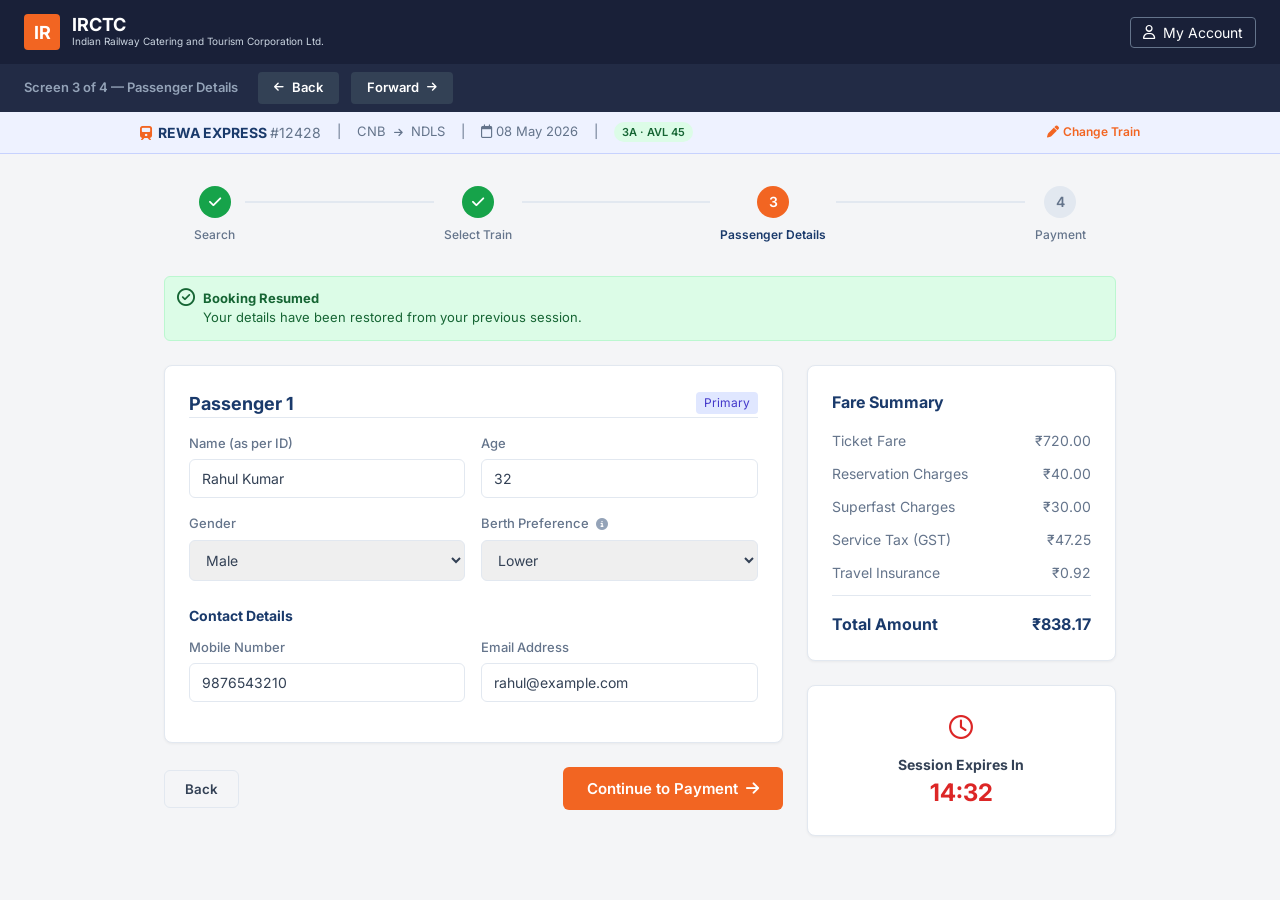
==== passenger-details.html @ 3b5e56a3 "Add files via upload" ====
<!DOCTYPE html>
<html lang="en">
<head>
    <meta charset="UTF-8">
    <meta name="viewport" content="width=device-width, initial-scale=1.0">
    <title>Passenger Details - IRCTC</title>
    <link rel="stylesheet" href="style.css">
    <link rel="stylesheet" href="https://cdnjs.cloudflare.com/ajax/libs/font-awesome/6.4.0/css/all.min.css">
</head>
<body>
    <header>
        <div class="logo-area"><div class="logo-icon">IR</div><div class="logo-text"><h1>IRCTC</h1><p>Indian Railway Catering and Tourism Corporation Ltd.</p></div></div>
        <div class="header-actions"><button class="btn-account"><i class="fa-regular fa-user"></i> My Account</button></div>
    </header>

    <div class="prototype-bar">
        <span>Screen 3 of 4 — Passenger Details</span>
        <a href="search-results.html" class="btn-nav">
            <i class="fa-solid fa-arrow-left"></i> Back
        </a>
        <a href="payment.html" class="btn-nav">
            Forward <i class="fa-solid fa-arrow-right"></i>
        </a>
    </div>

    <!-- Train context bar -->
    <div style="background: #EEF2FF; border-bottom: 1px solid #C7D2FE; padding: 10px 24px;">
        <div style="max-width: 1000px; margin: 0 auto; display: flex; align-items: center; justify-content: space-between; flex-wrap: wrap; gap: 8px;">
            <div style="display: flex; align-items: center; gap: 16px; font-size: 13px;">
                <span style="font-weight: 700; color: var(--primary); font-size: 14px;"><i class="fa-solid fa-train" style="margin-right: 6px; color: var(--orange);"></i>REWA EXPRESS <span style="font-weight: 400; color: var(--text-muted);">#12428</span></span>
                <span style="color: var(--text-muted);">|</span>
                <span style="color: var(--text-muted);">CNB <i class="fa-solid fa-arrow-right" style="margin: 0 4px; font-size: 10px;"></i> NDLS</span>
                <span style="color: var(--text-muted);">|</span>
                <span style="color: var(--text-muted);"><i class="fa-regular fa-calendar" style="margin-right: 4px;"></i>08 May 2026</span>
                <span style="color: var(--text-muted);">|</span>
                <span style="background: #DCFCE7; color: #166534; font-size: 11px; font-weight: 600; padding: 2px 8px; border-radius: 20px;">3A · AVL 45</span>
            </div>
            <a href="search-results.html" style="font-size: 12px; color: var(--orange); font-weight: 600; text-decoration: none;"><i class="fa-solid fa-pen" style="margin-right: 4px;"></i>Change Train</a>
        </div>
    </div>

    <div class="container" style="max-width: 1000px;">
        <div class="stepper">
            <div class="step completed"><div class="step-circle"><i class="fa-solid fa-check"></i></div><div class="step-label">Search</div></div>
            <div class="step completed"><div class="step-circle"><i class="fa-solid fa-check"></i></div><div class="step-label">Select Train</div></div>
            <div class="step active"><div class="step-circle">3</div><div class="step-label">Passenger Details</div></div>
            <div class="step"><div class="step-circle">4</div><div class="step-label">Payment</div></div>
        </div>

        <div class="alert-success">
            <i class="fa-regular fa-circle-check" style="font-size: 18px;"></i>
            <div>
                <strong>Booking Resumed</strong>
                <p>Your details have been restored from your previous session.</p>
            </div>
        </div>

        <div class="grid-2">
            <div>
                <div class="card">
                    <div class="flex-between mb-4 border-b pb-2" style="border-bottom: 1px solid var(--border);">
                        <h2 class="card-title" style="margin: 0;">Passenger 1</h2>
                        <span style="font-size: 12px; background: #E0E7FF; color: #4338CA; padding: 2px 8px; border-radius: 4px;">Primary</span>
                    </div>
                    
                    <form id="passengerForm">
                        <div class="form-grid">
                            <div class="input-group">
                                <label>Name (as per ID)</label>
                                <input type="text" value="Rahul Kumar" class="auto-save">
                            </div>
                            <div class="input-group">
                                <label>Age</label>
                                <input type="number" value="32" class="auto-save">
                            </div>
                            <div class="input-group">
                                <label>Gender</label>
                                <select class="auto-save"><option>Male</option><option>Female</option></select>
                            </div>
                            <div class="input-group">
                                <label style="display:flex;align-items:center;gap:4px;">Berth Preference <button class="info-btn" onclick="alert('Lower — Easy to get in/out, preferred by elderly.\nMiddle — Less movement, moderate comfort.\nUpper — Most privacy, slight climb required.')" style="font-size:12px;"><i class="fa-solid fa-circle-info"></i></button></label>
                                <select class="auto-save"><option>Lower</option><option>Middle</option><option>Upper</option></select>
                            </div>
                        </div>

                        <h3 style="font-size: 14px; margin: 24px 0 12px; color: var(--primary);">Contact Details</h3>
                        <div class="form-grid">
                            <div class="input-group">
                                <label>Mobile Number</label>
                                <input type="tel" value="9876543210" class="auto-save">
                            </div>
                            <div class="input-group">
                                <label>Email Address</label>
                                <input type="email" value="rahul@example.com" class="auto-save">
                            </div>
                        </div>
                    </form>
                </div>

                <div class="flex-between">
                    <button class="btn-outline" onclick="window.location.href='search-results.html'">Back</button>
                    <button class="btn-primary" style="width: auto;" onclick="window.location.href='payment.html'">Continue to Payment <i class="fa-solid fa-arrow-right"></i></button>
                </div>
            </div>

            <div>
                <div class="card">
                    <div class="flex-between mb-4">
                        <h3 style="font-size: 16px; color: var(--primary);">Fare Summary</h3>
                    </div>
                    <div style="font-size: 14px; color: var(--text-muted); display: flex; flex-direction: column; gap: 12px;">
                        <div class="flex-between"><span>Ticket Fare</span><span>₹720.00</span></div>
                        <div class="flex-between"><span>Reservation Charges</span><span>₹40.00</span></div>
                        <div class="flex-between"><span>Superfast Charges</span><span>₹30.00</span></div>
                        <div class="flex-between"><span>Service Tax (GST)</span><span>₹47.25</span></div>
                        <div class="flex-between" style="border-bottom: 1px solid var(--border); padding-bottom: 12px;"><span>Travel Insurance</span><span>₹0.92</span></div>
                        <div class="flex-between" style="color: var(--primary); font-size: 16px; font-weight: 700; margin-top: 4px;"><span>Total Amount</span><span>₹838.17</span></div>
                    </div>
                </div>

                <div class="card" style="text-align: center;">
                    <div style="color: #DC2626; font-size: 24px; margin-bottom: 8px;"><i class="fa-regular fa-clock"></i></div>
                    <h3 style="font-size: 14px; color: var(--text-main);">Session Expires In</h3>
                    <div id="countdown" style="font-size: 24px; font-weight: 700; color: #DC2626;">14:32</div>
                </div>
            </div>
        </div>
    </div>
    
    <div id="saveToast" class="toast"><i class="fa-solid fa-floppy-disk text-success"></i> Progress auto-saved</div>
    <script src="script.js"></script>
</body>
</html>
---- style.css ----
@import url('https://fonts.googleapis.com/css2?family=Inter:wght@400;500;600;700&display=swap');

:root {
  --nav-bg: #192038;
  --state-bg: #222B45;
  --primary: #1A3A6B;
  --orange: #F26522;
  --orange-hover: #E05A1D;
  --bg-color: #F4F5F7;
  --text-main: #334155;
  --text-muted: #64748B;
  --border: #E2E8F0;
  --white: #FFFFFF;
  --success: #16A34A;
  --success-bg: #DCFCE7;
  --shadow-sm: 0 1px 3px rgba(0,0,0,0.05);
  --shadow-md: 0 4px 6px -1px rgba(0,0,0,0.05);
  --radius: 8px;
  --highlight-bg: #FFF7ED;
  --highlight-border: #F26522;
}

* { margin: 0; padding: 0; box-sizing: border-box; font-family: 'Inter', sans-serif; }
body { background-color: var(--bg-color); color: var(--text-main); line-height: 1.5; }
a { text-decoration: none; color: inherit; }
button { cursor: pointer; border: none; outline: none; font-family: 'Inter', sans-serif; }
input, select { font-family: 'Inter', sans-serif; outline: none; }

/* --- HEADER --- */
header { background-color: var(--nav-bg); color: var(--white); padding: 0 24px; display: flex; justify-content: space-between; align-items: center; height: 64px; }
.logo-area { display: flex; align-items: center; gap: 12px; }
.logo-icon { background: var(--orange); color: white; width: 36px; height: 36px; display: flex; align-items: center; justify-content: center; font-weight: bold; border-radius: 4px; font-size: 18px; }
.logo-text h1 { font-size: 18px; line-height: 1; }
.logo-text p { font-size: 10px; color: #cbd5e1; }
.nav-links { display: flex; gap: 24px; font-size: 14px; font-weight: 500; }
.nav-links a:hover { color: var(--orange); }
.header-actions { display: flex; align-items: center; gap: 16px; }
.btn-account { background: transparent; border: 1px solid #64748B; color: white; padding: 6px 12px; border-radius: 4px; display: flex; align-items: center; gap: 8px; font-size: 14px; }
.btn-account:hover { border-color: white; }

/* --- PROTOTYPE NAV BAR --- */
.prototype-bar { background: var(--state-bg); padding: 12px 24px; color: white; font-size: 13px; display: flex; gap: 8px; align-items: center; overflow-x: auto; }
.prototype-bar span { color: #94A3B8; font-weight: 600; margin-right: 8px; }
.proto-btn { background: #334155; color: #CBD5E1; padding: 6px 12px; border-radius: 4px; white-space: nowrap; transition: 0.2s; }
.proto-btn:hover { background: #475569; }
.proto-btn.active { background: var(--orange); color: white; }

/* --- LAYOUTS --- */
.container { max-width: 1400px; margin: 0 auto; padding: 32px 24px; }
.grid-2 { display: grid; grid-template-columns: 2fr 1fr; gap: 24px; }
.grid-3 { display: grid; grid-template-columns: 250px 1fr 300px; gap: 24px; }

/* --- CARDS & UI ELEMENTS --- */
.card { background: var(--white); border: 1px solid var(--border); border-radius: var(--radius); padding: 24px; box-shadow: var(--shadow-sm); margin-bottom: 24px; }
.card-title { font-size: 18px; font-weight: 700; color: var(--primary); margin-bottom: 20px; display: flex; align-items: center; gap: 8px; }

.form-grid { display: grid; grid-template-columns: 1fr 1fr; gap: 16px; margin-bottom: 16px; }
.form-grid.three { grid-template-columns: 1fr 1fr 1fr; }
.input-group label { display: block; font-size: 13px; color: var(--text-muted); margin-bottom: 6px; font-weight: 500;}
.input-group input, .input-group select { width: 100%; padding: 10px 12px; border: 1px solid var(--border); border-radius: 6px; font-size: 14px; color: var(--text-main); }
.input-group input:focus, .input-group select:focus { border-color: var(--orange); box-shadow: 0 0 0 1px var(--orange); }

.btn-primary { background: var(--orange); color: white; font-weight: 600; padding: 12px 24px; border-radius: 6px; width: 100%; font-size: 15px; display: flex; justify-content: center; align-items: center; gap: 8px; transition: 0.2s; }
.btn-primary:hover { background: var(--orange-hover); }
.btn-outline { background: transparent; border: 1px solid var(--border); color: var(--text-main); padding: 10px 20px; border-radius: 6px; font-weight: 600; }
.btn-outline:hover { background: #f8fafc; }

/* --- COMPONENT SPECIFICS --- */
.quick-links { display: grid; grid-template-columns: 1fr 1fr; gap: 16px; }
.ql-item { border: 1px solid var(--border); padding: 16px; border-radius: 8px; text-align: center; cursor: pointer; transition: 0.2s; }
.ql-item:hover { border-color: var(--primary); box-shadow: var(--shadow-sm); }
.ql-item i { font-size: 20px; margin-bottom: 8px; color: var(--primary); }
.ql-item span { display: block; font-size: 12px; font-weight: 600; }

.train-card { display: flex; flex-direction: column; gap: 16px; border: 1px solid var(--border); border-radius: var(--radius); padding: 20px; margin-bottom: 16px; background: white; transition: border-color 0.2s, box-shadow 0.2s, background 0.2s; }
.tc-header { display: flex; justify-content: space-between; align-items: flex-start; }
.tc-title { font-size: 16px; font-weight: 700; color: var(--primary); }
.tc-sub { font-size: 12px; color: var(--text-muted); }
.tc-times { display: flex; justify-content: space-between; align-items: center; margin-top: 12px; }
.tc-time h3 { font-size: 20px; color: var(--primary); }
.tc-duration { text-align: center; flex: 1; border-bottom: 1px solid var(--border); line-height: 0.1em; margin: 0 20px; }
.tc-duration span { background: white; padding: 0 10px; font-size: 12px; color: var(--text-muted); }
.tc-classes { display: flex; gap: 12px; }
.tc-class-box { border: 1px solid var(--border); padding: 10px; border-radius: 6px; flex: 1; cursor: pointer; }
.tc-class-box:hover { border-color: var(--orange); }

/* Train card: highlighted state when matched by search */
.train-card.search-match {
    border-color: var(--highlight-border);
    background: var(--highlight-bg);
    box-shadow: 0 0 0 2px rgba(242,101,34,0.15), 0 4px 12px rgba(242,101,34,0.08);
}
.train-card.search-match .tc-duration { border-bottom-color: #fdba74; }
.train-card.search-match .tc-duration span { background: var(--highlight-bg); }
.train-card.search-no-match { opacity: 0.35; pointer-events: none; }

/* Highlighted text inside train names */
.highlight-text { background: #fed7aa; border-radius: 2px; padding: 0 2px; font-weight: 700; color: var(--primary); }

/* Pinned badge */
.pinned-badge {
    display: inline-flex; align-items: center; gap: 4px;
    background: #FFF7ED; color: var(--orange); border: 1px solid #fdba74;
    font-size: 11px; font-weight: 600; padding: 3px 8px; border-radius: 20px;
}

.stepper { display: flex; justify-content: space-between; align-items: center; margin-bottom: 32px; position: relative; padding: 0 20px; }
.stepper::before { content: ''; position: absolute; top: 15px; left: 40px; right: 40px; height: 2px; background: var(--border); z-index: 1; }
.step { display: flex; flex-direction: column; align-items: center; gap: 8px; z-index: 2; background: var(--bg-color); padding: 0 10px; }
.step-circle { width: 32px; height: 32px; border-radius: 50%; background: var(--border); color: var(--text-muted); display: flex; align-items: center; justify-content: center; font-weight: 600; font-size: 14px; }
.step.active .step-circle { background: var(--orange); color: white; }
.step.completed .step-circle { background: var(--success); color: white; }
.step-label { font-size: 12px; font-weight: 500; color: var(--text-muted); }
.step.active .step-label { color: var(--primary); font-weight: 600; }

/* Tabs */
.tabs { display: flex; border-bottom: 1px solid var(--border); margin-bottom: 24px; }
.tab { padding: 12px 24px; cursor: pointer; font-size: 14px; font-weight: 500; color: var(--text-muted); border-bottom: 2px solid transparent; }
.tab.active { color: var(--orange); border-bottom-color: var(--orange); font-weight: 600; }
.tab-content { display: none; }
.tab-content.active { display: block; }

/* Utilities */
.flex-between { display: flex; justify-content: space-between; align-items: center; }
.text-orange { color: var(--orange); }
.text-success { color: var(--success); }
.mt-4 { margin-top: 16px; }
.mb-4 { margin-bottom: 16px; }
.alert-success { background: var(--success-bg); border: 1px solid #bbf7d0; padding: 12px; border-radius: 6px; display: flex; gap: 8px; color: #166534; font-size: 13px; margin-bottom: 24px; }

/* Modal */
.modal-overlay { position: fixed; top: 0; left: 0; right: 0; bottom: 0; background: rgba(0,0,0,0.5); display: flex; align-items: center; justify-content: center; z-index: 1000; opacity: 0; pointer-events: none; transition: 0.3s; }
.modal-overlay.show { opacity: 1; pointer-events: all; }
.modal { background: white; padding: 32px; border-radius: 12px; text-align: center; max-width: 400px; width: 90%; transform: translateY(20px); transition: 0.3s; }
.modal-overlay.show .modal { transform: translateY(0); }

/* Auto-save Toast */
.toast { position: fixed; bottom: 24px; right: 24px; background: #1E293B; color: white; padding: 12px 24px; border-radius: 50px; font-size: 14px; box-shadow: var(--shadow-md); transform: translateY(100px); opacity: 0; transition: 0.4s cubic-bezier(0.175, 0.885, 0.32, 1.275); z-index: 100; }
.toast.show { transform: translateY(0); opacity: 1; }

/* ======================================================
   DIRECT TRAIN SEARCH — NEW STYLES
   ====================================================== */

/* Wrapper for the search bar + dropdown + recent */
.train-search-bar-wrap {
    position: relative;
    margin-bottom: 20px;
}

/* The search bar itself */
.train-search-bar {
    display: flex;
    align-items: center;
    background: white;
    border: 2px solid var(--orange);
    border-radius: 8px;
    padding: 0 12px;
    box-shadow: 0 0 0 3px rgba(242,101,34,0.1);
    transition: box-shadow 0.2s;
}
.train-search-bar:focus-within {
    box-shadow: 0 0 0 4px rgba(242,101,34,0.18);
}
.train-search-icon {
    color: var(--orange);
    font-size: 15px;
    margin-right: 10px;
    flex-shrink: 0;
}
.train-search-input {
    flex: 1;
    border: none !important;
    box-shadow: none !important;
    padding: 11px 0 !important;
    font-size: 14px;
    color: var(--text-main);
    background: transparent;
}
.train-search-input::placeholder { color: var(--text-muted); }
.train-search-clear {
    background: none;
    border: none;
    color: var(--text-muted);
    font-size: 14px;
    padding: 4px 6px;
    cursor: pointer;
    display: none;
}
.train-search-clear:hover { color: var(--primary); }

/* Autocomplete dropdown */
.train-suggestions {
    position: absolute;
    top: calc(100% + 4px);
    left: 0; right: 0;
    background: white;
    border: 1px solid var(--border);
    border-radius: 8px;
    box-shadow: 0 8px 24px rgba(0,0,0,0.1);
    z-index: 200;
    display: none;
    overflow: hidden;
}
.train-suggestions.open { display: block; }
.suggestion-item {
    display: flex;
    align-items: center;
    gap: 12px;
    padding: 11px 16px;
    cursor: pointer;
    font-size: 14px;
    transition: background 0.15s;
    border-bottom: 1px solid #f1f5f9;
}
.suggestion-item:last-child { border-bottom: none; }
.suggestion-item:hover, .suggestion-item.active { background: #FFF7ED; }
.suggestion-icon {
    width: 32px; height: 32px; border-radius: 50%;
    background: #FFF7ED; display: flex; align-items: center; justify-content: center;
    color: var(--orange); font-size: 14px; flex-shrink: 0;
}
.suggestion-name { font-weight: 600; color: var(--primary); }
.suggestion-meta { font-size: 11px; color: var(--text-muted); margin-top: 1px; }

/* Recent & frequent trains panel */
.train-recent {
    background: white;
    border: 1px solid var(--border);
    border-radius: 8px;
    padding: 14px 16px;
    margin-top: 6px;
    display: none;
    box-shadow: 0 4px 12px rgba(0,0,0,0.06);
}
.train-recent.open { display: block; }
.train-recent-header {
    display: flex;
    align-items: center;
    gap: 6px;
    font-size: 11px;
    font-weight: 600;
    color: var(--text-muted);
    text-transform: uppercase;
    letter-spacing: 0.04em;
    margin-bottom: 8px;
}
.train-recent-clear {
    margin-left: auto;
    color: var(--orange);
    cursor: pointer;
    font-size: 11px;
    font-weight: 600;
    text-transform: none;
    letter-spacing: 0;
}
.recent-train-item {
    display: flex;
    align-items: center;
    gap: 10px;
    padding: 7px 8px;
    border-radius: 6px;
    cursor: pointer;
    font-size: 13px;
    color: var(--text-main);
    transition: background 0.15s;
}
.recent-train-item:hover { background: #f8fafc; }

/* Frequent chips */
.frequent-chips { display: flex; flex-wrap: wrap; gap: 8px; }
.freq-chip {
    background: #EEF2FF; color: #4338CA;
    border: 1px solid #C7D2FE;
    padding: 4px 12px; border-radius: 20px;
    font-size: 12px; font-weight: 600; cursor: pointer;
    transition: background 0.15s;
}
.freq-chip:hover { background: #E0E7FF; }

/* Search status banner */
.search-status-banner {
    display: flex;
    align-items: center;
    gap: 8px;
    background: #FFF7ED;
    border: 1px solid #fdba74;
    border-radius: 6px;
    padding: 9px 14px;
    font-size: 13px;
    color: var(--primary);
    font-weight: 500;
    margin-bottom: 12px;
}
.search-status-banner .clear-search-btn {
    margin-left: auto;
    font-size: 12px;
    color: var(--orange);
    font-weight: 700;
    cursor: pointer;
    background: none;
    border: none;
    padding: 0;
}

/* ======================================================
   HOMEPAGE — Book by Train Number tab styles
   ====================================================== */
.home-search-tabs {
    display: flex;
    gap: 0;
    border-bottom: 2px solid var(--border);
    margin-bottom: 20px;
}
.home-tab {
    display: flex;
    align-items: center;
    gap: 6px;
    padding: 10px 20px;
    font-size: 14px;
    font-weight: 500;
    color: var(--text-muted);
    background: none;
    border: none;
    border-bottom: 2px solid transparent;
    margin-bottom: -2px;
    cursor: pointer;
    transition: color 0.2s;
}
.home-tab.active { color: var(--orange); border-bottom-color: var(--orange); font-weight: 600; }
.home-tab:hover { color: var(--primary); }
.badge-new {
    background: var(--orange); color: white;
    font-size: 9px; font-weight: 700;
    padding: 2px 6px; border-radius: 20px;
    text-transform: uppercase; letter-spacing: 0.05em;
}

.home-train-search-wrap {}
.home-train-search-row {
    display: grid;
    grid-template-columns: 1fr 1fr;
    gap: 16px;
    margin-bottom: 0;
}
.home-train-suggestions {
    position: absolute;
    top: calc(100% + 4px);
    left: 0; right: 0;
    background: white;
    border: 1px solid var(--border);
    border-radius: 8px;
    box-shadow: 0 8px 24px rgba(0,0,0,0.1);
    z-index: 200;
    display: none;
    overflow: hidden;
}
.home-train-suggestions.open { display: block; }

.home-recent-trains {
    margin-top: 16px;
}
.home-recent-header {
    font-size: 11px; font-weight: 600; color: var(--text-muted);
    text-transform: uppercase; letter-spacing: 0.04em;
    margin-bottom: 8px;
    display: flex; align-items: center; gap: 6px;
}
.home-recent-chip {
    display: inline-flex; align-items: center; gap: 6px;
    background: #f8fafc; border: 1px solid var(--border);
    padding: 5px 12px; border-radius: 20px;
    font-size: 12px; color: var(--text-main); cursor: pointer;
    margin-right: 6px; margin-bottom: 6px;
    transition: border-color 0.15s;
}
.home-recent-chip:hover { border-color: var(--orange); color: var(--orange); }

/* Book by Train Number sidebar card */
.book-by-number-card {
    border-left: 3px solid var(--orange);
    background: linear-gradient(135deg, #fff 0%, #FFF7ED 100%);
}

/* Search results filter section (existing) */
.search-summary { background: var(--primary); color: white; padding: 16px 24px; }
.summary-col { display: flex; flex-direction: column; gap: 2px; }
.summary-label { font-size: 11px; color: #94a3b8; text-transform: uppercase; letter-spacing: 0.04em; }
.summary-val { font-size: 14px; font-weight: 600; }
.divider-vertical { width: 1px; height: 36px; background: #334155; }
.filters {}
.filter-section { margin-bottom: 20px; padding-bottom: 20px; border-bottom: 1px solid var(--border); }
.filter-title { font-size: 13px; font-weight: 600; color: var(--text-main); margin-bottom: 10px; }
.time-grid { display: grid; grid-template-columns: 1fr 1fr; gap: 6px; }
.time-box { border: 1px solid var(--border); padding: 6px; border-radius: 6px; font-size: 12px; cursor: pointer; display: flex; align-items: center; gap: 6px; }
.checkbox-list { display: flex; flex-direction: column; gap: 8px; }
.filter-label { display: flex; align-items: center; gap: 8px; font-size: 13px; cursor: pointer; }
.widgets {}
.fare-grid { display: grid; grid-template-columns: 1fr 1fr 1fr; gap: 8px; margin-top: 12px; }
.fare-box { border: 1px solid var(--border); padding: 8px; border-radius: 6px; font-size: 11px; text-align: center; color: var(--text-muted); }
.fare-box strong { display: block; font-size: 13px; color: var(--primary); margin-top: 2px; }
.fare-box.active { border-color: var(--orange); background: #FFF7ED; }
.fare-box.active strong { color: var(--orange); }
.booking-tips {}
.tips-list { list-style: none; padding: 0; display: flex; flex-direction: column; gap: 8px; }
.tips-list li { display: flex; align-items: flex-start; gap: 8px; font-size: 13px; color: var(--text-muted); }
.tip-dot { width: 6px; height: 6px; border-radius: 50%; background: var(--orange); flex-shrink: 0; margin-top: 5px; }
.popular-route-item { display: flex; justify-content: space-between; padding: 10px 0; border-bottom: 1px solid var(--border); font-size: 13px; }
.popular-route-item:last-child { border-bottom: none; }
.class-name { font-size: 12px; font-weight: 700; color: var(--primary); }
.class-price { font-size: 12px; font-weight: 700; color: var(--text-main); }
.class-status { font-size: 11px; margin-top: 6px; font-weight: 500; }
.text-warning { color: #D97706; }
/* --- Add this to your style.css --- */
.prototype-bar {
  background: var(--state-bg);
  padding: 8px 24px;
  display: flex;
  gap: 12px;
  align-items: center;
}

.btn-nav {
  background: #334155;
  color: white;
  border: none;
  padding: 6px 16px;
  border-radius: 4px;
  font-size: 13px;
  font-weight: 600;
  display: flex;
  align-items: center;
  gap: 8px;
  transition: 0.2s;
  cursor: pointer;
}

.btn-nav:hover {
  background: #475569;
}

.btn-nav i {
  font-size: 11px;
}
/* ======================================================
   INFO BUTTON (ⓘ)
   ====================================================== */
.info-btn {
    background: none;
    border: none;
    padding: 0;
    margin: 0 0 0 3px;
    cursor: pointer;
    color: #94A3B8;
    font-size: 11px;
    line-height: 1;
    vertical-align: middle;
    transition: color 0.15s;
    display: inline-flex;
    align-items: center;
}
.info-btn:hover { color: var(--orange); }

/* ======================================================
   AVAILABILITY BADGES (replaces plain text)
   ====================================================== */
.avail-badge {
    display: inline-flex;
    align-items: center;
    gap: 4px;
    font-size: 11px;
    font-weight: 600;
    padding: 3px 7px;
    border-radius: 20px;
    margin-top: 6px;
}
.avail-confirmed {
    background: #DCFCE7;
    color: #15803D;
    border: 1px solid #bbf7d0;
}
.avail-rac {
    background: #FEF9C3;
    color: #A16207;
    border: 1px solid #fde68a;
}
.avail-wl {
    background: #FEE2E2;
    color: #B91C1C;
    border: 1px solid #fecaca;
}

/* ======================================================
   TRAIN HIGHLIGHT BADGES (Cheapest / Fastest / Comfort)
   ====================================================== */
.train-badge {
    display: inline-flex;
    align-items: center;
    gap: 4px;
    font-size: 11px;
    font-weight: 700;
    padding: 3px 9px;
    border-radius: 20px;
}
.cheapest-badge  { background: #DCFCE7; color: #15803D; border: 1px solid #bbf7d0; }
.fastest-badge   { background: #EFF6FF; color: #1D4ED8; border: 1px solid #bfdbfe; }
.comfort-badge   { background: #F3E8FF; color: #7E22CE; border: 1px solid #e9d5ff; }

/* ======================================================
   SMART SORT BUTTONS
   ====================================================== */
.smart-sort-grid {
    display: grid;
    grid-template-columns: 1fr 1fr;
    gap: 6px;
    margin-bottom: 4px;
}
.smart-sort-btn {
    display: flex;
    flex-direction: column;
    align-items: center;
    gap: 4px;
    padding: 8px 4px;
    border: 1px solid var(--border);
    border-radius: 6px;
    background: #f8fafc;
    color: var(--text-muted);
    font-size: 11px;
    font-weight: 600;
    cursor: pointer;
    transition: all 0.15s;
}
.smart-sort-btn i { font-size: 13px; }
.smart-sort-btn:hover { border-color: var(--orange); color: var(--orange); background: #FFF7ED; }
.smart-sort-btn.active { border-color: var(--orange); color: var(--orange); background: #FFF7ED; box-shadow: 0 0 0 1px var(--orange); }

/* ======================================================
   FILTER HINTS (inline sub-labels)
   ====================================================== */
.filter-hint {
    font-size: 11px;
    color: var(--text-muted);
    font-weight: 400;
}
.avail-green { color: #15803D; }
.avail-yellow { color: #A16207; }
.avail-red { color: #B91C1C; }

/* ======================================================
   TOOLTIP MODAL
   ====================================================== */
.tooltip-modal-overlay {
    position: fixed;
    inset: 0;
    background: rgba(0,0,0,0.45);
    display: flex;
    align-items: center;
    justify-content: center;
    z-index: 2000;
    opacity: 0;
    pointer-events: none;
    transition: opacity 0.25s;
}
.tooltip-modal-overlay.show {
    opacity: 1;
    pointer-events: all;
}
.tooltip-modal {
    background: white;
    border-radius: 14px;
    padding: 28px 28px 24px;
    max-width: 420px;
    width: 92%;
    max-height: 85vh;
    overflow-y: auto;
    box-shadow: 0 20px 60px rgba(0,0,0,0.18);
    position: relative;
    transform: translateY(16px);
    transition: transform 0.25s;
}
.tooltip-modal-overlay.show .tooltip-modal { transform: translateY(0); }
.tooltip-modal-close {
    position: absolute;
    top: 14px;
    right: 14px;
    background: #f1f5f9;
    border: none;
    width: 28px;
    height: 28px;
    border-radius: 50%;
    cursor: pointer;
    color: var(--text-muted);
    font-size: 13px;
    display: flex;
    align-items: center;
    justify-content: center;
    transition: background 0.15s;
}
.tooltip-modal-close:hover { background: #e2e8f0; color: var(--primary); }

@media (max-width: 992px) {
  .grid-2, .grid-3 { grid-template-columns: 1fr; }
  .nav-links { display: none; }
  .home-train-search-row { grid-template-columns: 1fr; }
  .smart-sort-grid { grid-template-columns: repeat(4,1fr); }
}
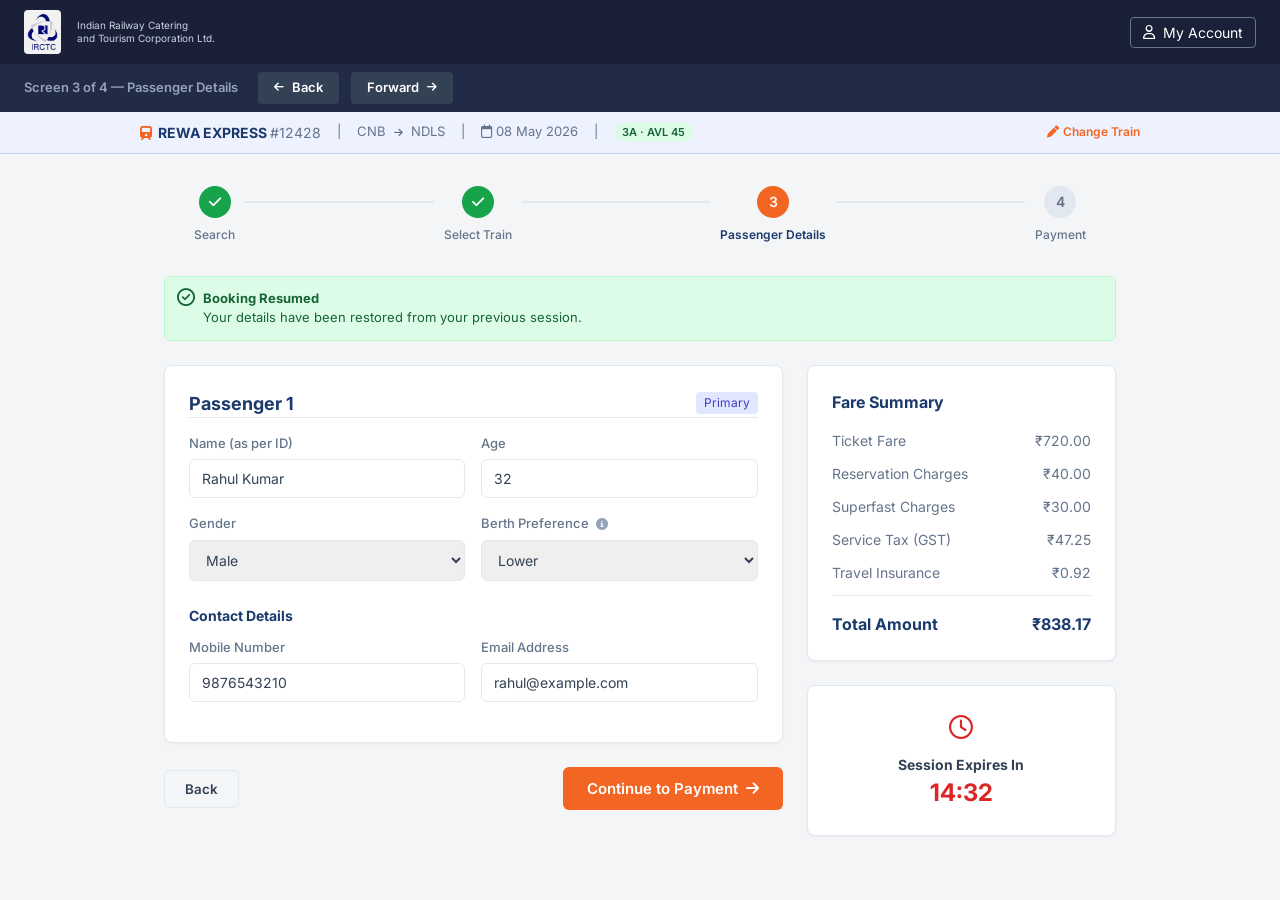
==== commit 3acce19c: "Add files via upload" ====
--- a/passenger-details.html
+++ b/passenger-details.html
@@ -9,7 +9,12 @@
 </head>
 <body>
     <header>
-        <div class="logo-area"><div class="logo-icon">IR</div><div class="logo-text"><h1>IRCTC</h1><p>Indian Railway Catering and Tourism Corporation Ltd.</p></div></div>
+        <div class="logo-area">
+            <img src="irctc-logo.png" alt="IRCTC" style="height:44px; width:auto; flex-shrink:0; background:white; border-radius:4px;">
+            <div class="logo-text" style="margin-left:4px;">
+                <p style="font-size:10px; color:#cbd5e1; line-height:1.3;">Indian Railway Catering<br>and Tourism Corporation Ltd.</p>
+            </div>
+        </div>
         <div class="header-actions"><button class="btn-account"><i class="fa-regular fa-user"></i> My Account</button></div>
     </header>
 
--- a/style.css
+++ b/style.css
@@ -603,4 +603,94 @@
   .nav-links { display: none; }
   .home-train-search-row { grid-template-columns: 1fr; }
   .smart-sort-grid { grid-template-columns: repeat(4,1fr); }
+}
+
+/* ======================================================
+   STATION SWAP ROW
+   ====================================================== */
+.station-swap-row {
+    display: flex;
+    align-items: flex-end;
+    gap: 8px;
+    margin-bottom: 16px;
+}
+.station-input-wrap { position: relative; }
+
+.swap-btn {
+    flex-shrink: 0;
+    width: 38px;
+    height: 38px;
+    border-radius: 50%;
+    background: #EEF2FF;
+    border: 2px solid #C7D2FE;
+    color: var(--primary);
+    font-size: 14px;
+    display: flex;
+    align-items: center;
+    justify-content: center;
+    cursor: pointer;
+    transition: all 0.2s;
+    margin-bottom: 2px;
+}
+.swap-btn:hover {
+    background: var(--orange);
+    border-color: var(--orange);
+    color: white;
+    transform: rotate(90deg);
+}
+.swap-btn.spinning { animation: swapSpin 0.35s ease; }
+@keyframes swapSpin {
+    0%   { transform: rotate(0deg); }
+    100% { transform: rotate(180deg); }
+}
+
+/* Station autocomplete dropdown */
+.station-dropdown {
+    position: absolute;
+    top: calc(100% + 2px);
+    left: 0; right: 0;
+    background: white;
+    border: 1px solid var(--border);
+    border-radius: 8px;
+    box-shadow: 0 8px 24px rgba(0,0,0,0.12);
+    z-index: 500;
+    max-height: 260px;
+    overflow-y: auto;
+    display: none;
+}
+.station-dropdown.open { display: block; }
+.station-drop-item {
+    padding: 10px 14px;
+    cursor: pointer;
+    display: flex;
+    align-items: flex-start;
+    gap: 10px;
+    border-bottom: 1px solid #f1f5f9;
+    transition: background 0.12s;
+}
+.station-drop-item:last-child { border-bottom: none; }
+.station-drop-item:hover { background: #FFF7ED; }
+.station-drop-item .sdi-code {
+    font-weight: 700;
+    font-size: 13px;
+    color: var(--orange);
+    min-width: 42px;
+    margin-top: 1px;
+}
+.station-drop-item .sdi-name {
+    font-size: 13px;
+    color: var(--text-main);
+    line-height: 1.3;
+}
+.station-drop-item .sdi-zone {
+    font-size: 11px;
+    color: var(--text-muted);
+    margin-top: 2px;
+}
+.station-drop-item mark {
+    background: #fed7aa;
+    border-radius: 2px;
+    padding: 0 1px;
+    font-weight: 700;
+    color: inherit;
 }
